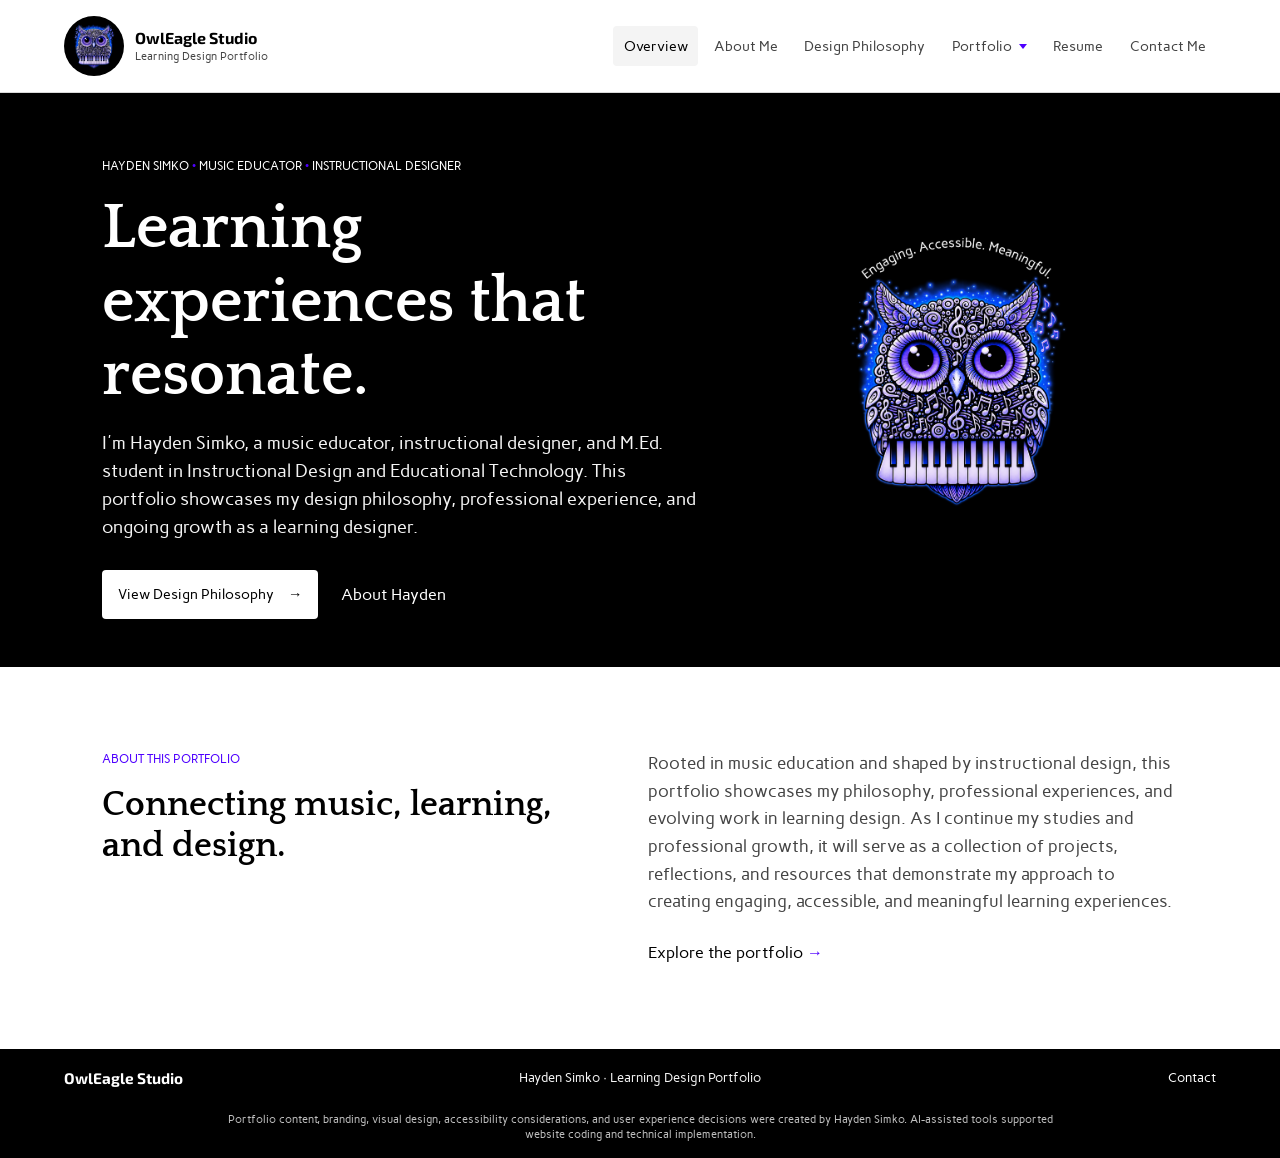
==== index.html @ 85e1fc68 "Add files via upload" ====
<!doctype html>
<html lang="en">
<head>
  <meta charset="utf-8">
  <meta name="viewport" content="width=device-width, initial-scale=1">
  <meta name="description" content="Hayden Simko's learning design and educational technology portfolio.">
  <title>Hayden Simko | Learning Design Portfolio</title>
  <link rel="preconnect" href="https://fonts.googleapis.com">
  <link rel="preconnect" href="https://fonts.gstatic.com" crossorigin>
  <link href="https://fonts.googleapis.com/css2?family=Carme&family=Exo+2:wght@400;500;600;700&family=Quattrocento:wght@400;700&display=swap" rel="stylesheet">
  <link rel="stylesheet" href="styles.css">
</head>
<body>
  <a class="skip-link" href="#main">Skip to content</a>
  <header class="site-header">
     <a class="wordmark" href="index.html"> <span class="wordmark-icon"> <img src="Logo.png" alt="OwlEagle Studio logo"> </span> <span> OwlEagle Studio <small>Learning Design Portfolio</small> </span> </a>
    <nav aria-label="Main navigation">
      <a class="current" aria-current="page" href="index.html">Overview</a>
      <a href="about.html">About Me</a>
      <a href="philosophy.html">Design Philosophy</a>
      <details class="portfolio-menu"><summary>Portfolio</summary><div class="menu-panel"><a href="portfolio.html">Portfolio overview</a><a href="curriculum-design.html">Curriculum Design</a><a href="learning-activities.html">Learning Design Activities</a><a href="instructional-media.html">Instructional Media</a><a href="quality-evaluation.html">Quality Assurance and Evaluation</a><a href="online-courses.html">Online Courses</a></div></details>
      <a href="resume.html">Resume</a>
      <a href="contact.html">Contact Me</a>
    </nav>
  </header>
  <main id="main">
    <section class="intro-band">
      <div class="intro-inner">
        <p class="eyebrow">
  <span class="eyebrow-mark"></span>
  Hayden Simko
  <span style="color: var(--blue);">•</span>
  Music Educator
  <span style="color: var(--blue);">•</span>
  Instructional Designer
</p>
        <h1>
Learning experiences
that resonate.
</h1>
<p class="intro-copy">
I'm Hayden Simko, a music educator, instructional designer, and M.Ed. student in Instructional Design and Educational Technology. This portfolio showcases my design philosophy, professional experience, and ongoing growth as a learning designer.
</p>
        <div class="intro-actions"><a class="button button-light" href="philosophy.html">View Design Philosophy <span aria-hidden="true">→</span></a><a class="text-link text-link-light" href="about.html">About Hayden</a></div>
      </div>
<div class="toolkit-cover logo-panel">
  <img src="Logo-Slogan.png"
       alt="OwlEagle Studio logo with Engaging Accessible Meaningful slogan">
</div>
    </section>
    <section class="content-section overview-section">
      <div class="section-heading"><p class="eyebrow">About this portfolio</p><h2>Connecting music, learning, and design.</h2></div>
      <div class="overview-copy"><p>Rooted in music education and shaped by instructional design, this portfolio showcases my philosophy, professional experiences, and evolving work in learning design. As I continue my studies and professional growth, it will serve as a collection of projects, reflections, and resources that demonstrate my approach to creating engaging, accessible, and meaningful learning experiences.</p>
      <a class="text-link" href="portfolio.html">
  Explore the portfolio
  <span aria-hidden="true">→</span>
</a></div>
    </section>
  </main>
<footer class="site-footer-wrapper">
  <div class="site-footer">
    <a class="footer-brand footer-left" href="index.html">OwlEagle Studio</a>
    <span class="footer-center-title">
      Hayden Simko · Learning Design Portfolio
    </span>
    <a class="footer-right" href="contact.html">Contact</a>
  </div>
  <p class="footer-disclaimer">
    Portfolio content, branding, visual design, accessibility considerations,
    and user experience decisions were created by Hayden Simko. AI-assisted
    tools supported website coding and technical implementation.
  </p>
</footer>
</body>
</html>
---- styles.css ----
:root {
  color-scheme: light;
  --ink: #000000;
  --muted: #444444;
  --paper: #ffffff;
  --white: #ffffff;
  --line: #d9d9d9;
  --blue: #4f00ff;
  --blue-deep: #000;
  --serif: "Quattrocento", Georgia, serif;
  font-family: "Carme", sans-serif;
  color: var(--ink);
  background: var(--paper);
  font-synthesis: none;
  text-rendering: optimizeLegibility;
}
* { box-sizing: border-box; }
html { scroll-behavior: smooth; }
body {
  margin: 0;
  min-width: 320px;
  min-height: 100vh;
  display: flex;
  flex-direction: column;
  font-size: 16px;
  line-height: 1.6;
}
main {
  flex: 1;
  display: flex;
  flex-direction: column;
}
a { color: inherit; text-decoration-thickness: 1px; text-underline-offset: 4px; }
a:hover { color: var(--blue); }
p, h1, h2, h3, blockquote { margin-top: 0; }
h1, h2, h3 { font-family: "Quattrocento", serif; line-height: 1.15; letter-spacing: 0; }
h1 { font-size: 4rem; max-width: 950px; margin-bottom: 1rem; }
h2 { font-size: 2.2rem; margin-bottom: .7rem; }
h3 { font-size: 1.25rem; margin-bottom: .55rem; }
.skip-link { position: absolute; top: -50px; left: 16px; z-index: 10; background: var(--white); padding: .7rem 1rem; }
.skip-link:focus { top: 12px; }
.site-header {
  min-height: 84px;
  display: flex;
  justify-content: space-between;
  align-items: center;
  gap: 1.5rem;
  padding: 1rem clamp(1rem, 5vw, 5rem);
  background: var(--white);
  border-bottom: 1px solid var(--line);

  position: sticky;
  top: 0;
  z-index: 1000;
}
.wordmark { display: inline-flex; align-items: center; gap: .7rem; flex: 0 0 auto; text-decoration: none; font-family: "EXO 2", sans-serif; font-weight: 700; line-height: 1.1; }
.wordmark-icon { display: grid; place-items: center; width: 60px; height: 60px; border-radius: 50%; background: var(--ink); color: var(--white); font-size: .75rem; overflow: hidden; }
.wordmark-icon img { width: 80%; height: 80%; object-fit: contain; }
.wordmark small { display: block; margin-top: .24rem; color: var(--muted); font: 500 .69rem "Carme", sans-serif; }
nav { display: flex; align-items: center; justify-content: flex-end; flex-wrap: wrap; gap: .2rem .35rem; }
nav > a, nav summary { display: block; padding: .55rem .65rem; border-radius: 4px; color: var(--muted); font-size: .86rem; font-weight: 600; text-decoration: none; white-space: nowrap; cursor: pointer; }
nav > a:hover, nav summary:hover, nav .current { color: var(--ink); background: #f4f4f4; }
.portfolio-menu { position: relative; }
.portfolio-menu summary { list-style: none; }
.portfolio-menu summary::-webkit-details-marker { display: none; }
.portfolio-menu summary::after { content: ""; display: inline-block; width: 0; height: 0; margin: 0 0 2px .45rem; border-top: 5px solid var(--blue); border-right: 4px solid transparent; border-left: 4px solid transparent; }
.menu-panel { position: absolute; z-index: 5; top: calc(100% + .2rem); right: 0; display: grid; min-width: 265px; padding: .45rem; background: var(--white); border: 1px solid var(--line); box-shadow: 0 14px 30px rgba(0, 0, 0, .12); }
.menu-panel a { padding: .65rem .7rem; font-size: .88rem; text-decoration: none; }
.menu-panel a:hover, .menu-panel a.current { background: #f4f4f4; color: var(--blue-deep); }
.intro-band { min-height: 495px; padding: 4rem clamp(1.25rem, 8vw, 8rem) 3rem; display: grid; grid-template-columns: minmax(0, 1.15fr) minmax(300px, .85fr); align-items: center; gap: 3vw; background: var(--blue-deep); color: var(--white); }
.intro-inner { max-width: 760px; }
.intro-band h1 { font-size: 4rem; }
.intro-band h1 span, .page-heading h1 span { color: var(--white); }
.eyebrow { margin: 0 0 1rem; color: var(--blue); font-size: .75rem; font-weight: 700; letter-spacing: 0; text-transform: uppercase; }
.intro-band .eyebrow, .quote-band .eyebrow { color: var(--white); }
.intro-copy { max-width: 630px; color: #f4f4f4; font-size: 1.1rem; }
.intro-actions { display: flex; align-items: center; gap: 1.4rem; flex-wrap: wrap; margin-top: 1.8rem; }
.toolkit-cover { width: min(100%, 390px); min-height: 390px; justify-self: center; display: flex; flex-direction: column; justify-content: space-between; padding: 1.5rem; color: var(--white); background: var(--blue); border: 1px solid var(--white); }
.toolkit-cover-label, .cover-footer { margin: 0; font-size: .72rem; font-weight: 700; text-transform: uppercase; }
.cover-rule { width: 100%; border-top: 1px solid rgba(255, 255, 255, .7); }
.toolkit-cover h2 { margin: 1.3rem 0; font-size: 3.7rem; line-height: .92; }
.toolkit-cover h2 span { color: var(--white); }
.cover-subtitle { max-width: 250px; margin: 0 0 auto; font-family: var(--serif); font-size: 1.12rem; line-height: 1.4; }
.cover-footer { display: flex; justify-content: space-between; gap: 1rem; padding-top: 1rem; border-top: 1px solid rgba(255, 255, 255, .7); font-size: .62rem; }
.button { display: inline-flex; align-items: center; justify-content: center; gap: .85rem; padding: .8rem 1rem; border-radius: 4px; font-size: .9rem; font-weight: 700; text-decoration: none; }
.button-light { background: var(--white); color: var(--ink); }
.button-light:hover { background: #f4f4f4; color: var(--ink); }
.button-dark { background: var(--ink); color: var(--white); }
.button-dark:hover { background: var(--blue); color: var(--white); }
.text-link { color: var(--blue-deep); font-weight: 700; text-decoration: none; }
.text-link-light { color: var(--white); }
.text-link span, .text-link-light span { color: var(--blue); }
.text-link-light span { color: var(--white); }
.content-section, .work-strip, .page-heading, .prose-layout, .toolkit-band, .closing-note, .portfolio-list, .resume-block, .contact-links { padding-left: clamp(1.25rem, 8vw, 8rem); padding-right: clamp(1.25rem, 8vw, 8rem); }
.overview-section { display: grid; grid-template-columns: 1fr 1.1fr; gap: 4rem; padding-top: 5.2rem; padding-bottom: 5.2rem; }
.section-heading h2 { margin-bottom: 0; }
.overview-copy { max-width: 690px; color: var(--muted); }
.overview-copy p { margin-bottom: 1.5rem; font-size: 1.08rem; }
.work-strip { padding-top: 3rem; padding-bottom: 3.3rem; background: #f4f4f4; }
.work-strip .section-heading { margin-bottom: 1.6rem; }
.feature-row { display: grid; grid-template-columns: 50px 1.2fr 1fr 30px; gap: 1rem; align-items: center; padding: 1.15rem 0; border-top: 1px solid #d9d9d9; text-decoration: none; }
.feature-row:last-child { border-bottom: 1px solid #d9d9d9; }
.feature-index, .portfolio-no { color: var(--blue); font: 700 .84rem "Exo 2", sans-serif; }
.feature-title { font: 600 1.15rem "Exo 2", sans-serif; }
.feature-description { color: var(--muted); font-size: .86rem; }
.feature-arrow { justify-self: end; color: var(--blue); }
.build-section { display: grid; grid-template-columns: .8fr 1.3fr auto; align-items: center; gap: 2rem; padding-top: 4rem; padding-bottom: 4rem; }
.build-section > p { max-width: 580px; margin: 0; color: var(--muted); }
.site-footer { display: flex; align-items: center; justify-content: space-between; gap: 1rem; padding: 1.2rem clamp(1.25rem, 5vw, 5rem); color: #f4f4f4; background: var(--ink); font-size: .8rem; }
.site-footer a { color: var(--white); text-decoration: none; }
.footer-brand { font: 700 .96rem "Exo 2", sans-serif; }
.page-heading { padding-top: 5rem; padding-bottom: 3.2rem; background: var(--blue-deep); color: var(--white); }
.page-heading .eyebrow { color: var(--white); }
.page-heading .lede { max-width: 700px; margin: 1rem 0 0; color: #f4f4f4; font-size: 1.12rem; }
.prose-layout {
  display: grid;
  grid-template-columns: minmax(0, 2fr) minmax(230px, .8fr);
  gap: 4rem;
  padding-top: 6rem;
  padding-bottom: 6rem;
  background: var(--paper);
}
.prose { max-width: 740px; color: #333a4a; font-size: 1.05rem; }
.prose p { margin-bottom: 1.3rem; }
.side-note { align-self: start; padding: 1.5rem; border-left: 4px solid var(--blue); background: var(--white); }
.side-note-mark { display: block; margin-bottom: 1.4rem; color: var(--blue); font: 2.5rem var(--serif); }
.side-note > p:not(.eyebrow) { font: 600 1.35rem/1.35 "Quattrocento", serif; }
.quote-band { padding: 6.5rem clamp(1.25rem, 8vw, 8rem); color: var(--white); background: var(--ink); }
.quote-band blockquote { max-width: 850px; margin: 0 0 1.1rem; color: var(--white); font: 600 2.7rem/1.1 "Quattrocento", serif; }
.toolkit-band { display: grid; grid-template-columns: 1.1fr .9fr; gap: 3rem; padding-top: 3.2rem; padding-bottom: 3.2rem; background: #f4f4f4; }
.toolkit-band > div:first-child > p:not(.eyebrow) { max-width: 650px; color: var(--muted); }
.toolkit-product-intro { display: grid; grid-template-columns: minmax(260px, .8fr) minmax(0, 1.2fr); align-items: center; gap: 4rem; padding: 3.5rem clamp(1.25rem, 8vw, 8rem); }
.toolkit-cover-page { justify-self: start; }
.toolkit-product-copy { max-width: 700px; }
.toolkit-product-copy > p:not(.eyebrow) { color: var(--muted); }
.toolkit-contents { padding: 3rem clamp(1.25rem, 8vw, 8rem); background: #f4f4f4; }
.toolkit-contents h2 { margin-bottom: 1.8rem; }
.toolkit-topic-grid { display: grid; grid-template-columns: repeat(2, minmax(0, 1fr)); gap: 0 2.5rem; }
.toolkit-topic-grid article { padding: 1rem 0; border-top: 1px solid var(--line); }
.toolkit-topic-grid article > span { color: var(--blue); font-size: .78rem; font-weight: 700; }
.toolkit-topic-grid h3 { margin: .45rem 0; }
.toolkit-topic-grid article p { margin: 0; color: var(--muted); }
.toolkit-use-band { display: grid; grid-template-columns: .9fr 1.1fr; gap: 3rem; padding: 3rem clamp(1.25rem, 8vw, 8rem); background: var(--ink); color: var(--white); }
.toolkit-use-band .eyebrow { color: var(--white); }
.toolkit-use-band > p { max-width: 700px; margin: 0; color: var(--white); }
.toolkit-download { padding-top: 3rem; padding-bottom: 3rem; }
.artifact-slot { align-self: center; padding: 1.25rem 1.4rem; background: var(--white); border-top: 3px solid var(--blue); }
.artifact-slot h3 { margin-bottom: .6rem; }
.artifact-slot p:last-child { margin: 0; color: var(--muted); font-size: .88rem; }
code { color: var(--blue); background: #f4f4f4; padding: .1rem .25rem; overflow-wrap: anywhere; }
.closing-note { padding-top: 3rem; padding-bottom: 3.5rem; }
.closing-note > p:last-child { max-width: 820px; color: var(--muted); font-size: 1.1rem; }
.portfolio-list { padding-top: 1.5rem; padding-bottom: 2.5rem; }
.portfolio-item { display: grid; grid-template-columns: 45px minmax(0, 1.1fr) minmax(180px, .8fr) 24px; gap: 1rem; align-items: center; padding: 1.3rem 0; border-top: 1px solid var(--line); text-decoration: none; }
.portfolio-item:last-child { border-bottom: 1px solid var(--line); }
.portfolio-item h2 { margin: 0 0 .3rem; font-size: 1.3rem; }
.portfolio-item p { margin: 0; color: var(--muted); }
.portfolio-state { color: var(--muted); font-size: .78rem; }
.portfolio-item > span:last-child { justify-self: end; color: var(--blue); }
.section-placeholder { display: grid; grid-template-columns: 52px 1fr; align-items: center; gap: 1.25rem; margin: 3rem clamp(1.25rem, 8vw, 8rem); padding: 1.5rem 0; border-top: 1px solid var(--line); border-bottom: 1px solid var(--line); }
.placeholder-index { color: var(--blue); font: 700 1rem "Quattrocento", serif; }
.section-placeholder .eyebrow { margin-bottom: .35rem; }
.section-placeholder h2 { margin: 0; font-size: 1.4rem; }
.resume-block { padding-top: 2.5rem; padding-bottom: .6rem; }
.resume-block > .eyebrow { padding-bottom: .75rem; border-bottom: 1px solid var(--line); }
.resume-entry { display: grid; grid-template-columns: 170px 1fr; gap: 2rem; padding: 1.4rem 0; border-bottom: 1px solid var(--line); }
.resume-date { color: var(--blue); font-size: .83rem; font-weight: 700; }
.resume-entry h2 { margin-bottom: .3rem; font-size: 1.25rem; }
.resume-entry p { margin-bottom: .45rem; color: var(--muted); }
.resume-entry ul { margin: .5rem 0 0; padding-left: 1.2rem; color: var(--muted); }
.resume-entry li + li { margin-top: .35rem; }
.skill-lines { max-width: 900px; }
.skill-lines p { display: grid; grid-template-columns: 190px 1fr; gap: 1.5rem; padding: .75rem 0; border-bottom: 1px solid var(--line); }
.skill-lines span { color: var(--muted); }
.resume-block > p:not(.eyebrow) { max-width: 850px; color: var(--muted); }
.small-note { color: var(--muted); font-size: .82rem; }
@media (max-width: 980px) {
  .site-header { align-items: flex-start; flex-direction: column; }
  nav { justify-content: flex-start; }
  .intro-band { grid-template-columns: 1fr; gap: 2.5rem; }
  .overview-section, .build-section, .toolkit-band, .toolkit-product-intro, .toolkit-use-band { grid-template-columns: 1fr; gap: 1.6rem; }
  .build-section { align-items: start; }
}
@media (max-width: 650px) {
  body { font-size: 15px; }
  .site-header { padding: .9rem 1rem; }
  nav { gap: .1rem; }
  nav > a, nav summary { padding: .45rem .5rem; font-size: .77rem; }
  .menu-panel { left: 0; right: auto; min-width: min(280px, calc(100vw - 2rem)); }
  .intro-band { min-height: unset; padding-top: 3rem; padding-bottom: 2.5rem; }
  .intro-band h1 { font-size: 2.7rem; }
  .page-heading { padding-top: 3.5rem; padding-bottom: 2.5rem; }
  h1, .page-heading h1, .intro-band h1 { font-size: 2.6rem; }
  h2 { font-size: 1.65rem; }
  .toolkit-cover h2 { font-size: 3rem; }
  .quote-band blockquote { font-size: 2.1rem; }
  .overview-section { padding-top: 3.5rem; padding-bottom: 3.5rem; }
  .feature-row { grid-template-columns: 32px 1fr 24px; gap: .65rem; }
  .feature-description { grid-column: 2; grid-row: 2; }
  .feature-arrow { grid-column: 3; grid-row: 1 / span 2; }
  .build-section { padding-top: 3rem; padding-bottom: 3rem; }
  .site-footer { align-items: flex-start; flex-direction: column; }
  .prose-layout { grid-template-columns: 1fr; gap: 1rem; padding-top: 2.5rem; padding-bottom: 2.5rem; }
  .portfolio-item { grid-template-columns: 34px 1fr 20px; gap: .65rem; }
  .portfolio-state { grid-column: 2; grid-row: 2; }
  .portfolio-item > span:last-child { grid-column: 3; grid-row: 1 / span 2; }
  .toolkit-topic-grid { grid-template-columns: 1fr; }
  .resume-entry { grid-template-columns: 1fr; gap: .25rem; }
  .skill-lines p { grid-template-columns: 1fr; gap: .2rem; }
  .section-placeholder { grid-template-columns: 34px 1fr; gap: .8rem; }
}
.resume-dark {
  background: #000;
  color: #fff;
  padding-top: 2.5rem;
  padding-bottom: .6rem;
}
.resume-dark .eyebrow,
.resume-dark h2,
.resume-dark h3,
.resume-dark p,
.resume-dark li,
.resume-dark .resume-date {
  color: #fff;
}
.resume-dark .resume-entry {
  border-color: rgba(255,255,255,.2);
}
.resume-dark li::marker {
  color: var(--blue);
}
.logo-panel {
  justify-self: center;
  display: flex;
  align-items: center;
  justify-content: center;
  padding: 0;
  background: transparent;
  border: none;
}
.logo-panel img {
  width: 100%;
  max-width: 500px;
  height: auto;
  display: block;
}
.site-footer {
  position: relative;
}
.footer-center-title {
  position: absolute;
  left: 50%;
  transform: translateX(-50%);
  white-space: nowrap;
}
.footer-left {
  margin-right: auto;
}
.footer-right {
  margin-left: auto;
}
.site-footer-wrapper {
  background: var(--ink);
  color: var(--white);
}
.footer-disclaimer {
  display: block;
  max-width: 900px;
  margin: 0 auto;
  padding: 0.25rem 2rem 1rem;
  text-align: center;
  font-size: 0.68rem;
  line-height: 1.4;
  opacity: 0.75;
  color: var(--white);
}
.site-footer-wrapper {
  flex-shrink: 0;
}
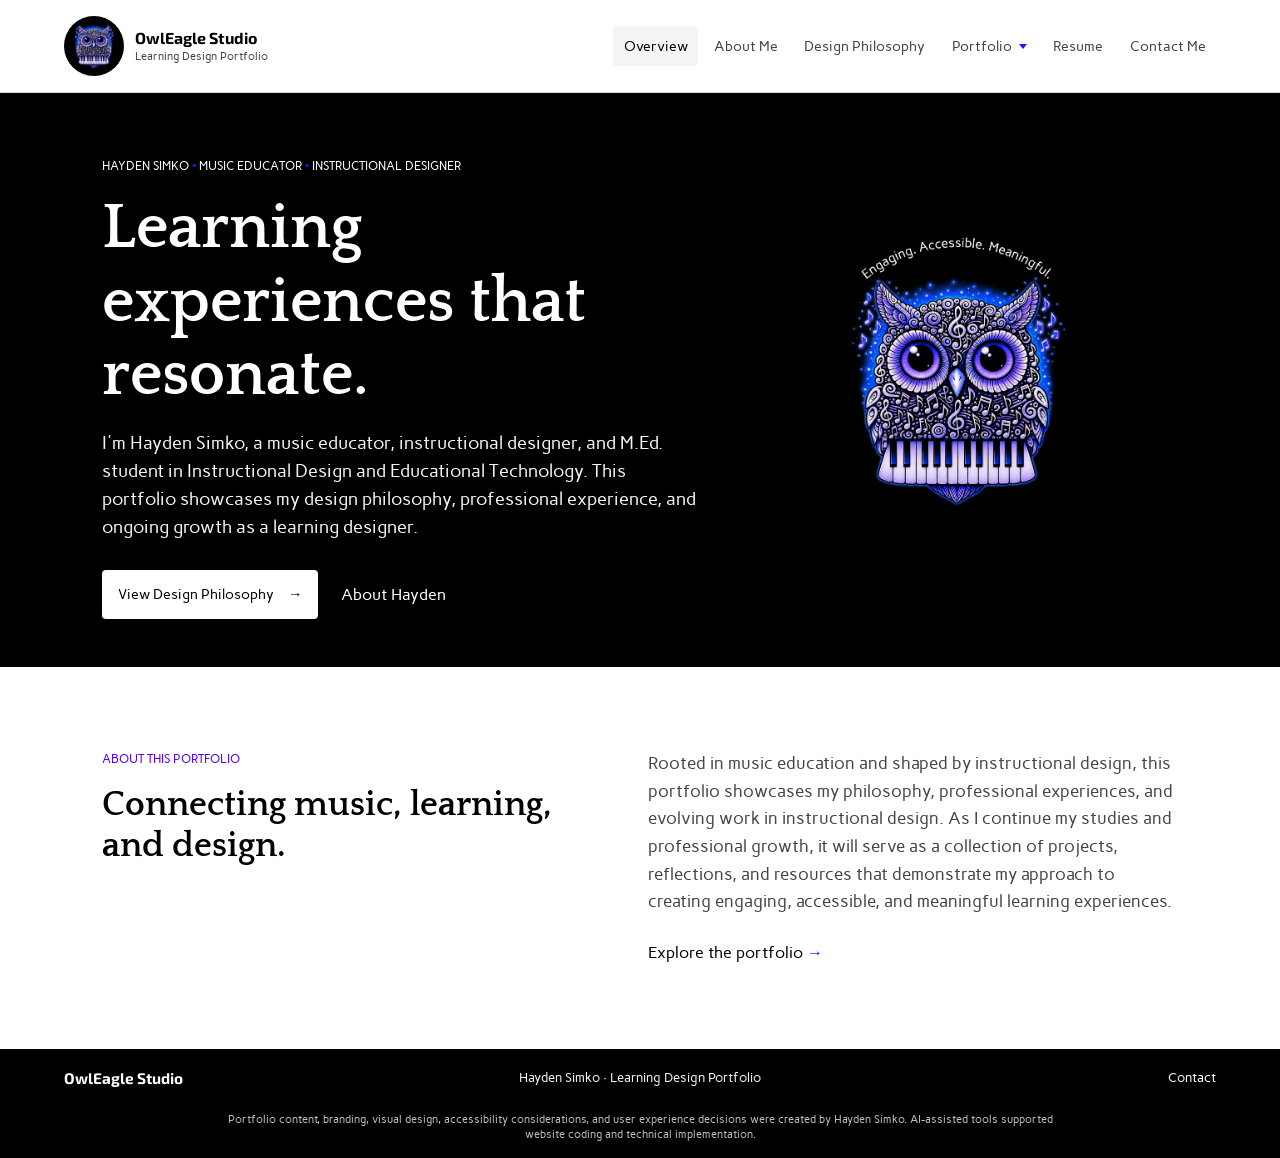
==== commit 83495b21: "Add files via upload Updating after grammar check and content updates. Updating for link on philosop" ====
--- a/index.html
+++ b/index.html
@@ -8,6 +8,9 @@
   <link rel="preconnect" href="https://fonts.googleapis.com">
   <link rel="preconnect" href="https://fonts.gstatic.com" crossorigin>
   <link href="https://fonts.googleapis.com/css2?family=Carme&family=Exo+2:wght@400;500;600;700&family=Quattrocento:wght@400;700&display=swap" rel="stylesheet">
+  <link rel="icon" href="favicon.png">
+  <link rel="shortcut icon" href="favicon.png">
+  <link rel="apple-touch-icon" href="favicon.png">
   <link rel="stylesheet" href="styles.css">
 </head>
 <body>
@@ -50,7 +53,7 @@
     </section>
     <section class="content-section overview-section">
       <div class="section-heading"><p class="eyebrow">About this portfolio</p><h2>Connecting music, learning, and design.</h2></div>
-      <div class="overview-copy"><p>Rooted in music education and shaped by instructional design, this portfolio showcases my philosophy, professional experiences, and evolving work in learning design. As I continue my studies and professional growth, it will serve as a collection of projects, reflections, and resources that demonstrate my approach to creating engaging, accessible, and meaningful learning experiences.</p>
+      <div class="overview-copy"><p>Rooted in music education and shaped by instructional design, this portfolio showcases my philosophy, professional experiences, and evolving work in instructional design. As I continue my studies and professional growth, it will serve as a collection of projects, reflections, and resources that demonstrate my approach to creating engaging, accessible, and meaningful learning experiences.</p>
       <a class="text-link" href="portfolio.html">
   Explore the portfolio
   <span aria-hidden="true">→</span>
--- a/styles.css
+++ b/styles.css
@@ -48,7 +48,6 @@
   padding: 1rem clamp(1rem, 5vw, 5rem);
   background: var(--white);
   border-bottom: 1px solid var(--line);
-
   position: sticky;
   top: 0;
   z-index: 1000;
@@ -245,19 +244,23 @@
   display: block;
 }
 .site-footer {
-  position: relative;
+  display: flex;
+  align-items: center;
+  justify-content: space-between;
+  gap: 1rem;
 }
 .footer-center-title {
-  position: absolute;
-  left: 50%;
-  transform: translateX(-50%);
-  white-space: nowrap;
+  text-align: center;
 }
 .footer-left {
-  margin-right: auto;
+  flex: 1;
+}
+.footer-center-title {
+  flex: 1;
 }
 .footer-right {
-  margin-left: auto;
+  flex: 1;
+  text-align: right;
 }
 .site-footer-wrapper {
   background: var(--ink);
@@ -276,4 +279,20 @@
 }
 .site-footer-wrapper {
   flex-shrink: 0;
+}
+@media (max-width: 650px) {
+  .site-footer {
+    flex-direction: column;
+    align-items: center;
+    text-align: center;
+    gap: 0.75rem;
+  }
+
+  .footer-left,
+  .footer-center-title,
+  .footer-right {
+    flex: none;
+    width: auto;
+    text-align: center;
+  }
 }
